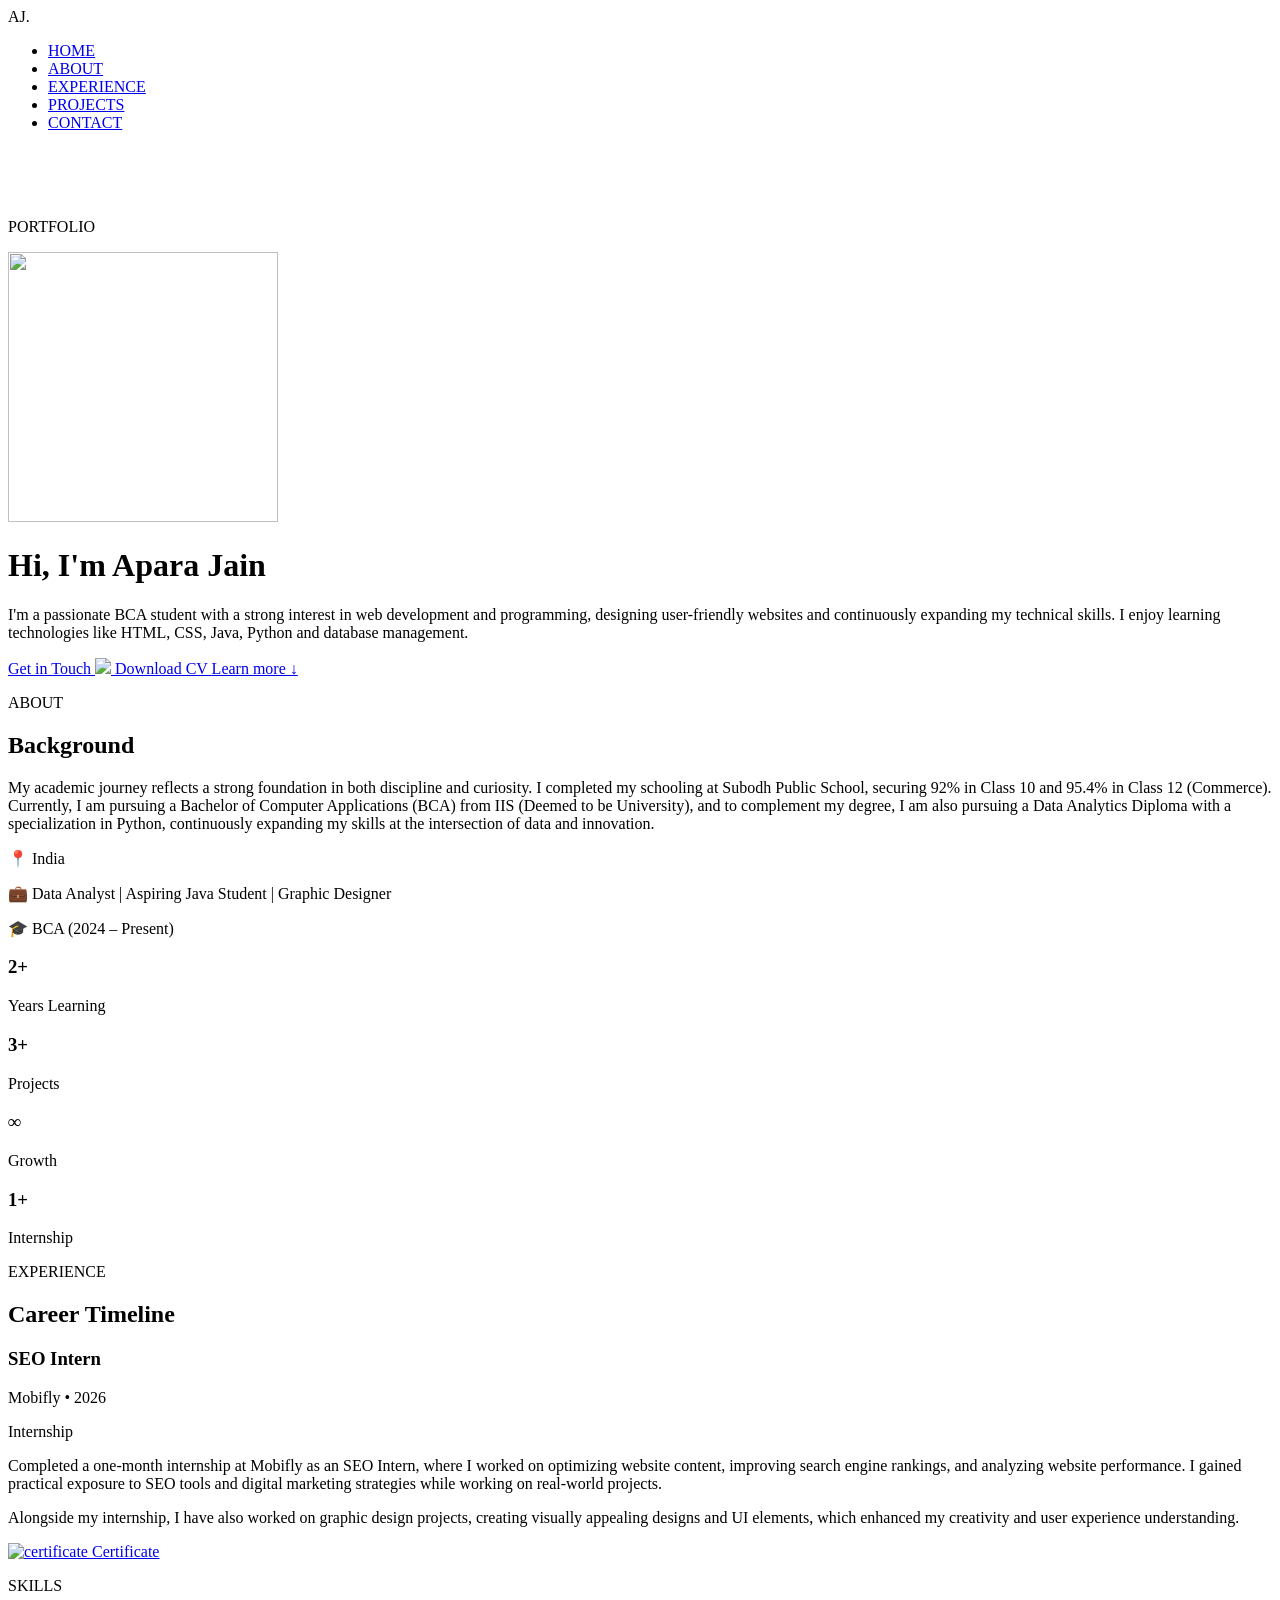
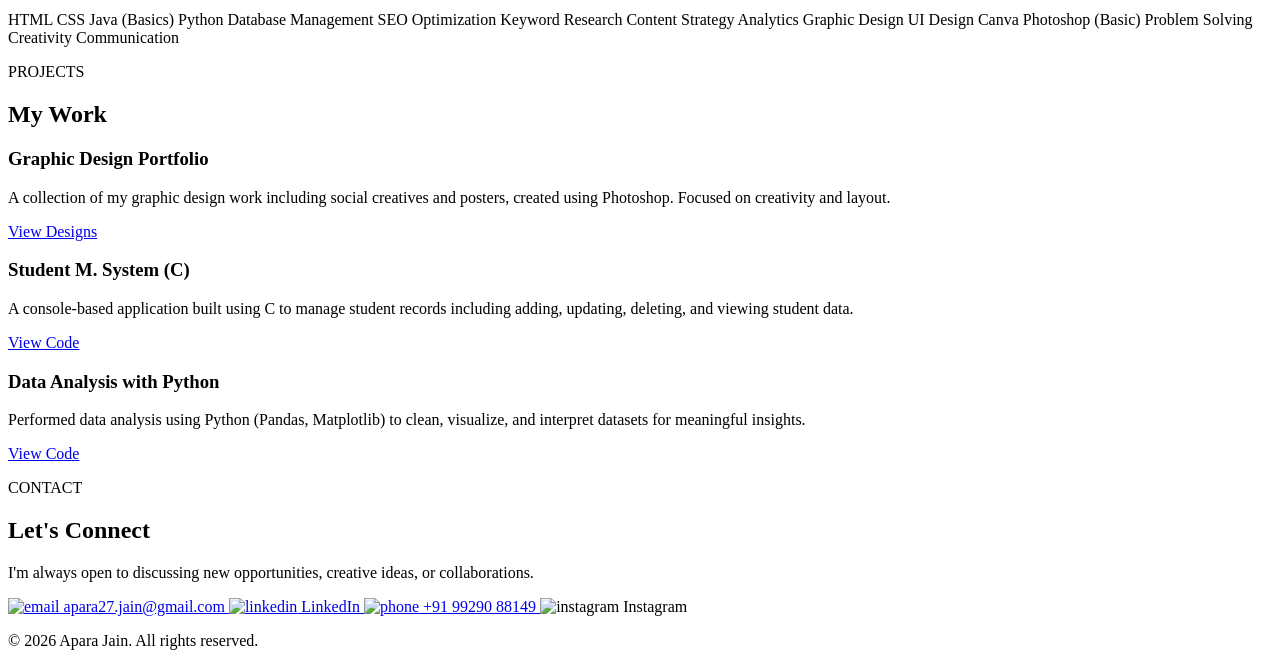
==== index.html @ 27f414a7 "Rename index.txt to index.html" ====
<!DOCTYPE html>
<html lang="en">
<head>
  <meta charset="UTF-8">
  <title>Apara Jain Portfolio</title>

  <link rel="stylesheet" href="style2.css">
  <link href="https://fonts.googleapis.com/css2?family=Inter:wght@400;500;600&display=swap" rel="stylesheet">
</head>

<body>

<!-- NAVBAR -->
<nav class="navbar">
  <div class="logo">AJ.</div>
  <ul class="nav-links">
    <li><a href="#home">HOME</a></li>
    <li><a href="#about">ABOUT</a></li>
    <li><a href="#experience">EXPERIENCE</a></li>
    <li><a href="#projects">PROJECTS</a></li>
    <li><a href="#contact">CONTACT</a></li>
  </ul>
</nav>

<br><br><br>

<!-- HERO -->
<div id="home" class="flex-1 text-left container">
  <p class="portfolio">PORTFOLIO</p>

  <img src="IMG.jpg" width="270" height="270" class="myimage"/>

  <h1>
    Hi, I'm <span class="highlight">Apara Jain</span>
  </h1>

  <p class="description">
I'm a passionate BCA student with a strong interest in web development and programming, designing user-friendly websites and continuously expanding my technical skills. I enjoy learning technologies like HTML, CSS, Java, Python and database management.
  </p>

  <div class="buttons">
    <a href="#contact" class="btn-primary">
      Get in Touch <img src="email.svg" width="20">
    </a>

    <a href="Apara_Jain_Resume2.pdf" class="btn-secondary" target="_blank">
      Download CV
    </a>

    <a href="#about" class="learn-more">Learn more ↓</a>
  </div>
</div>

<!-- ABOUT -->
<section class="about-section" id="about">
  <div class="container">
    <p class="section-tag">ABOUT</p>
    <h2 class="section-title">Background</h2>

    <div class="about-container">
      <div class="about-card">
       <p> My academic journey reflects a strong foundation in both discipline and curiosity. I completed my schooling at Subodh Public School, securing 92% in Class 10 and 95.4% in Class 12 (Commerce). Currently, I am pursuing a Bachelor of Computer Applications (BCA) from IIS (Deemed to be University), and to complement my degree, I am also pursuing a Data Analytics Diploma with a specialization in Python, continuously expanding my skills at the intersection of data and innovation. </p> <div class="about-info"> <p>📍 India</p> <p>💼 Data Analyst | Aspiring Java Student | Graphic Designer </p> <p>🎓 BCA (2024 – Present)</p>
        </div>
      </div>

      <div class="about-stats">
        <div class="stat-box"><h3>2+</h3><p>Years Learning</p></div>
        <div class="stat-box"><h3>3+</h3><p>Projects</p></div>
        <div class="stat-box"><h3>∞</h3><p>Growth</p></div>
        <div class="stat-box"><h3>1+</h3><p>Internship</p></div>
      </div>
    </div>
  </div>
</section>

<!-- EXPERIENCE -->
<section class="experience-section" id="experience"> 
<div class="container"> 
<p class="section-tag">EXPERIENCE</p> 
<h2 class="section-title">Career Timeline</h2>
<div class="experience-card"> 
<div class="exp-header"> 
<h3>SEO Intern</h3> 
<span>Mobifly • 2026</span> 
</div> 
<p class="exp-sub">Internship</p> 
<p class="exp-desc"> 
Completed a one-month internship at Mobifly as an SEO Intern, where I worked on optimizing website content, improving search engine rankings, and analyzing website performance. I gained practical exposure to SEO tools and digital marketing strategies while working on real-world projects. 
</p> 
<p class="exp-desc"> 
Alongside my internship, I have also worked on graphic design projects, creating visually appealing designs and UI elements, which enhanced my creativity and user experience understanding. 
</p> 
<!-- CERTIFICATE BUTTON --> 
<div class="certificate"> 
<a href="C2.pdf" target="_blank" class="btn-secondary cert-btn"> 
<img src="Cicon-removebg-preview.png" alt="certificate"> Certificate </a> 
</div> 
</div>
    <p class="section-tag">SKILLS</p>
    <div class="skills">
<span>HTML</span> 
<span>CSS</span> 
<span>Java (Basics)</span> 
<span>Python</span> 
<span>Database Management</span> 
<span>SEO Optimization</span> 
<span>Keyword Research</span> 
<span>Content Strategy</span> 
<span>Analytics</span> 
<span>Graphic Design</span> 
<span>UI Design</span> 
<span>Canva</span> 
<span>Photoshop (Basic)</span> 
<span>Problem Solving</span> 
<span>Creativity</span> 
<span>Communication</span>
    </div>

  </div>
</section>

<!-- PROJECTS -->
<section class="projects-section" id="projects"> 
<div class="container"> 
<p class="section-tag">
PROJECTS
</p> 
<h2 class="section-title">
My Work
</h2> 
<div class="projects-container"> 
<!-- PROJECT 1 (Graphic Design) --> 
<div class="project-card"> 
<h3>Graphic Design Portfolio</h3> 
<p class="project-desc"> 
A collection of my graphic design work including social creatives and posters, created using Photoshop. Focused on creativity and layout. 
</p> 
<a href="design.html" class="btn-secondary">
View Designs
</a> 
</div> 
<!-- PROJECT 2 --> 
<div class="project-card"> 
<h3>Student M. System (C)</h3> 
<p class="project-desc"> 
A console-based application built using C to manage student records including adding, updating, deleting, and viewing student data. 
</p> 
<a href="design.html#student-project" class="btn-secondary">
View Code
</a> 
</div>  
<!-- PROJECT 3 --> 
<div class="project-card"> 
<h3>Data Analysis with Python</h3> 
<p class="project-desc"> 
Performed data analysis using Python (Pandas, Matplotlib) to clean, visualize, and interpret datasets for meaningful insights. </p> 
<a href="design.html" class="btn-secondary">
View Code
</a> 
</div> 
</div> 
</div> 
</section>
<!-- CONTACT -->
<section class="contact-section" id="contact"> 
<div class="container contact-box" > 
<div class="container"> 
<p class="section-tag">
CONTACT
</p> 
<h2 class="contact-title">
Let's Connect
</h2> 
<p class="contact-desc"> 
I'm always open to discussing new opportunities, creative ideas, or collaborations. 
</p> 
<div class="contact-buttons"> 
<!-- Email --> 
<a href="mailto:apara27.jain@gmail.com" class="contact-btn primary"> 
<img src="email.svg" alt="email"> apara27.jain@gmail.com </a> <!-- LinkedIn --> 
<a href="https://www.linkedin.com/in/apara-jain-129b5331b/" target= "_blank" class="contact-btn"> 
<img src="linkedin.svg" alt="linkedin"> LinkedIn </a> 
<!-- Phone --> 
<a href="tel:+9199290 882149" class="contact-btn"> 
<img src="phone.svg" alt="phone"> +91 99290 88149 </a>
 <!-- Instagram --> <ahref="https://www.instagram.com/j.aparaaaaa" target="_blank" " class="contact-btn"> 
<img src="instagram.svg" alt="instagram"> Instagram </a> </div> 
</div> 
</section>
<footer class="footer"> 
<p>© 2026 Apara Jain. All rights reserved.</p> 
</footer> 
</body> 
</html>

</body>
</html>
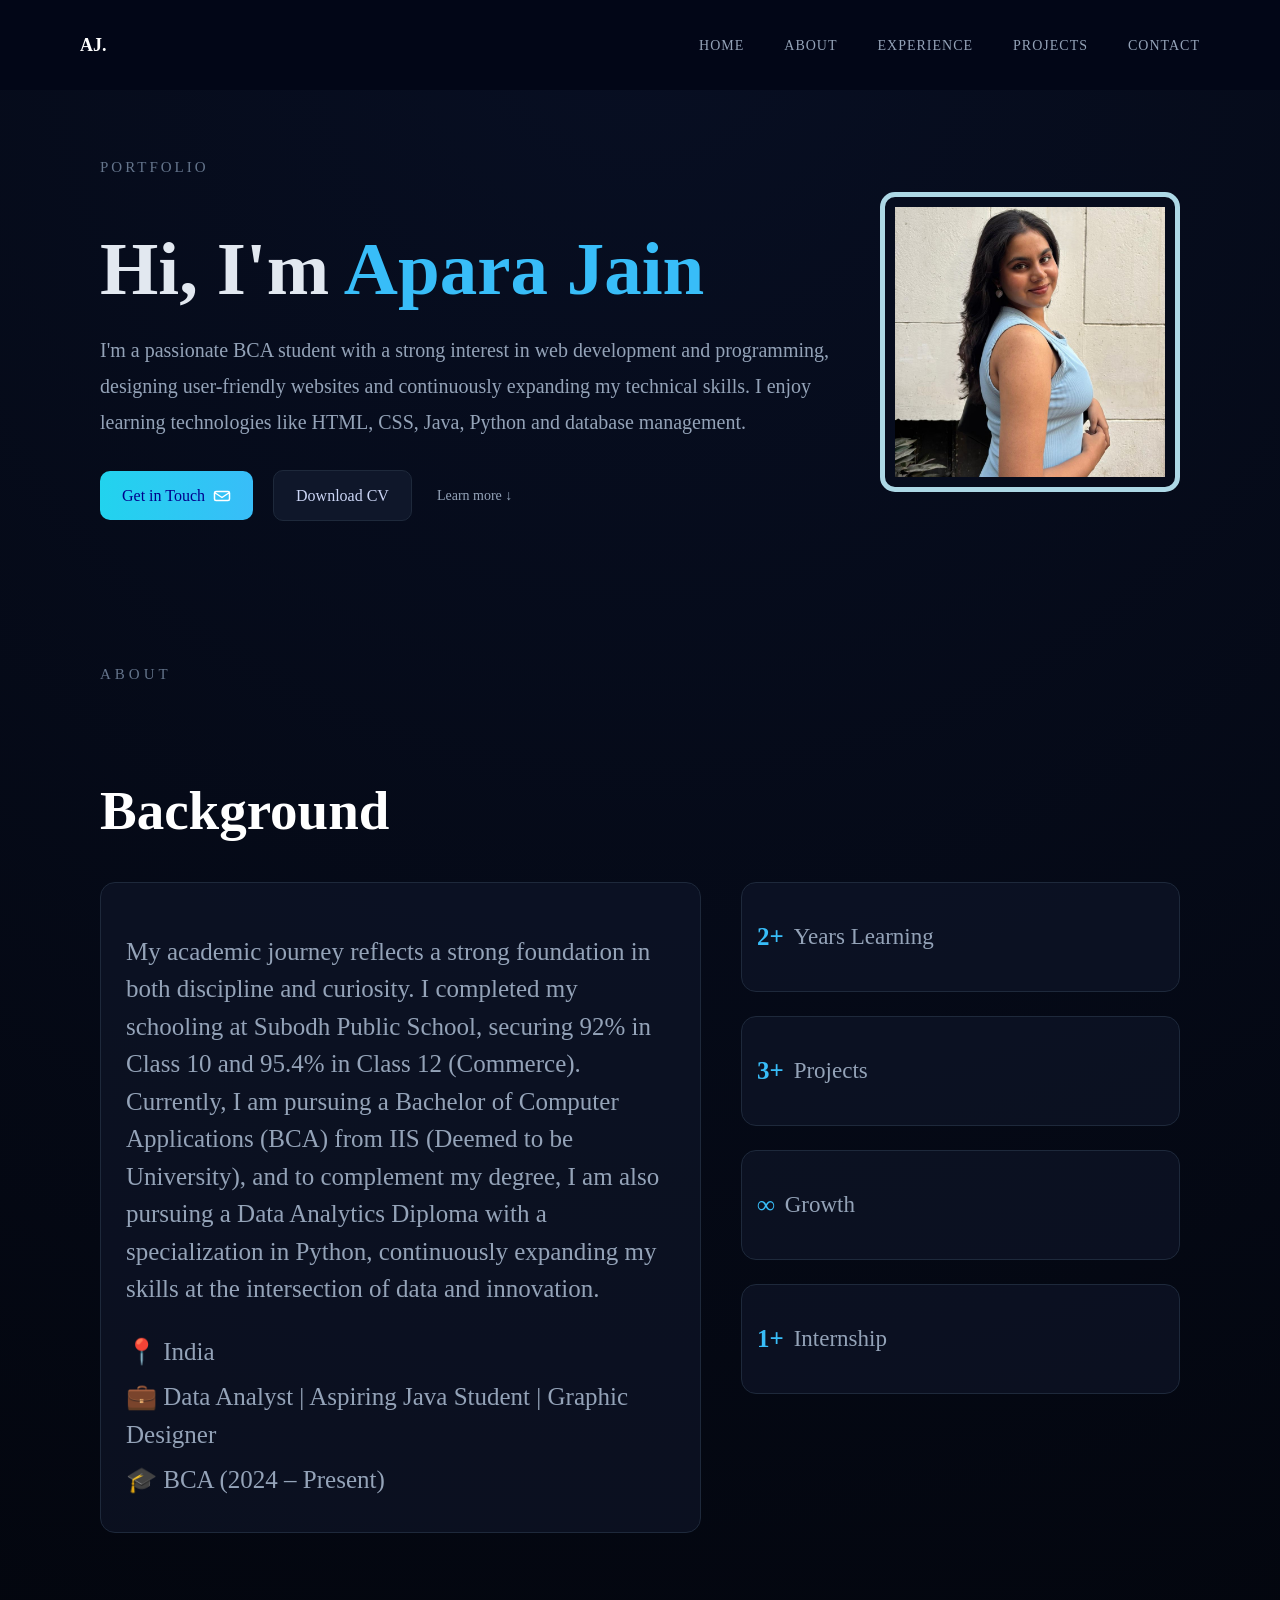
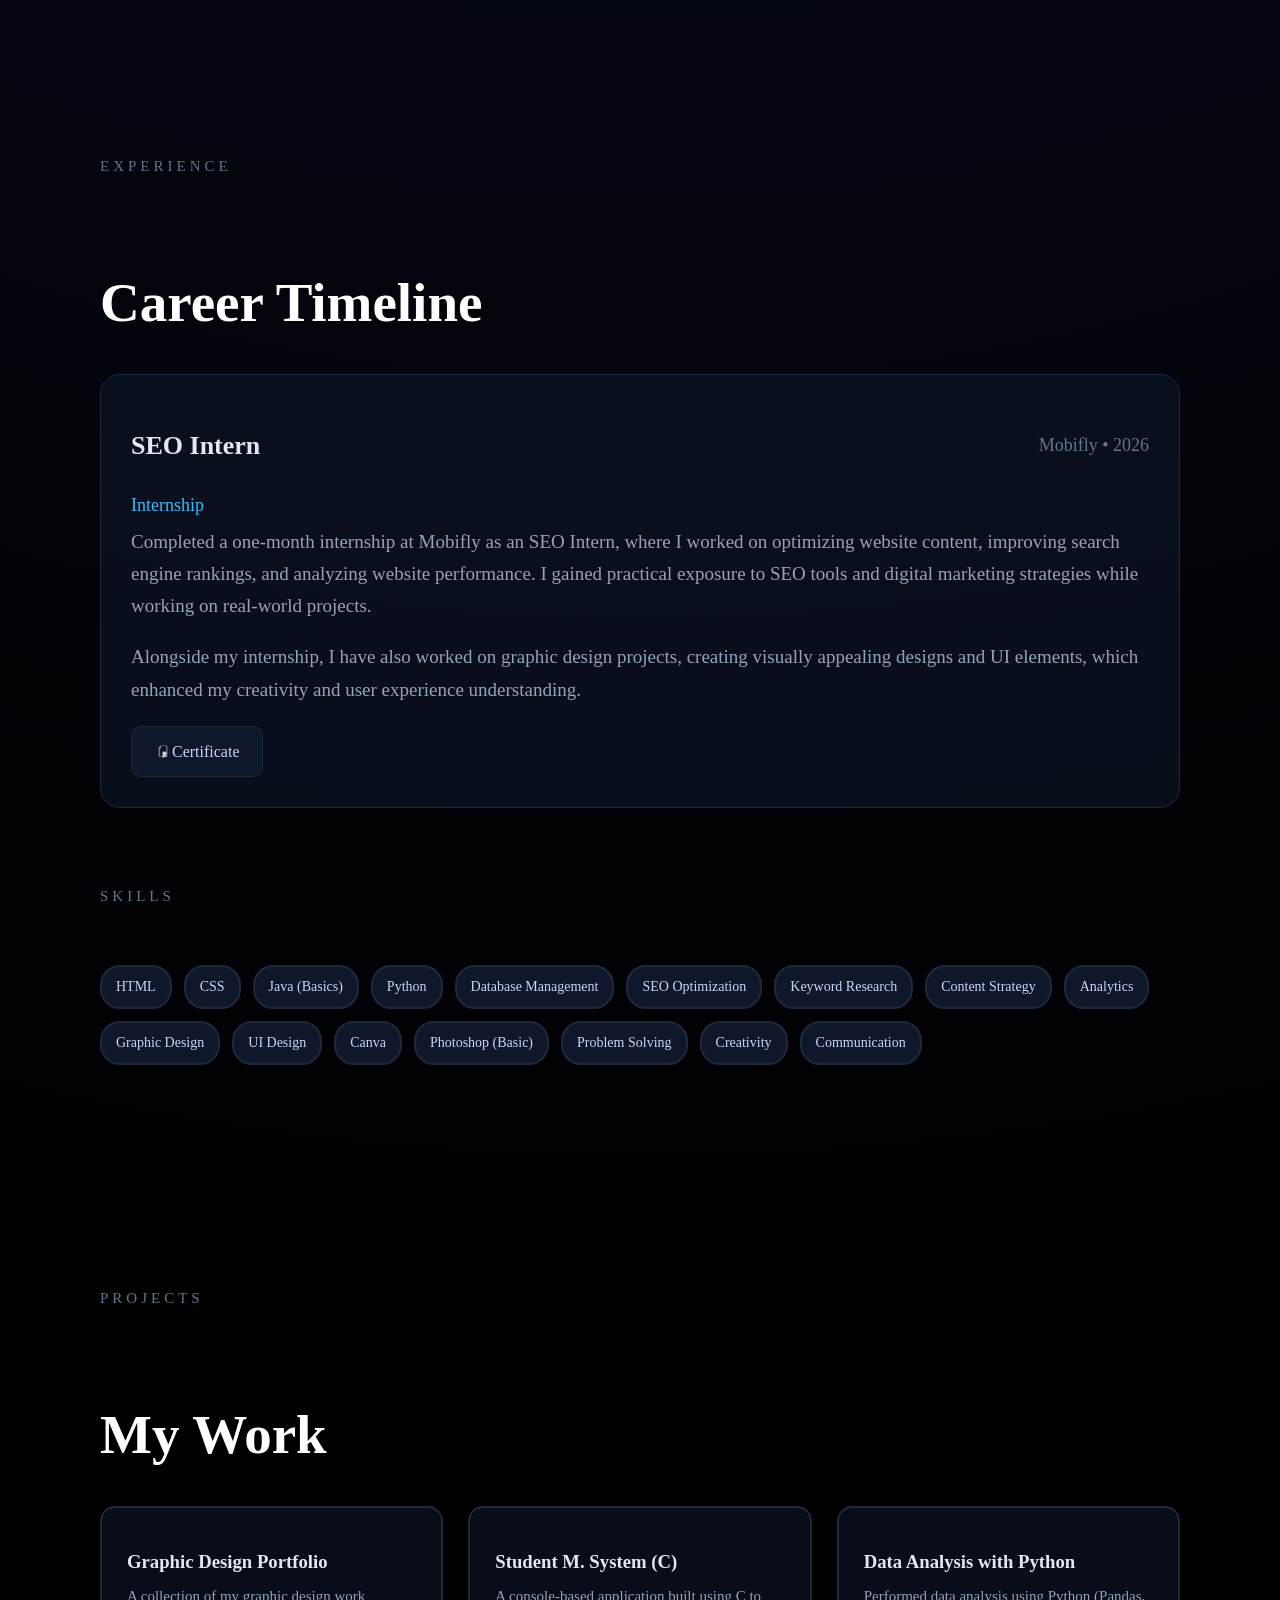
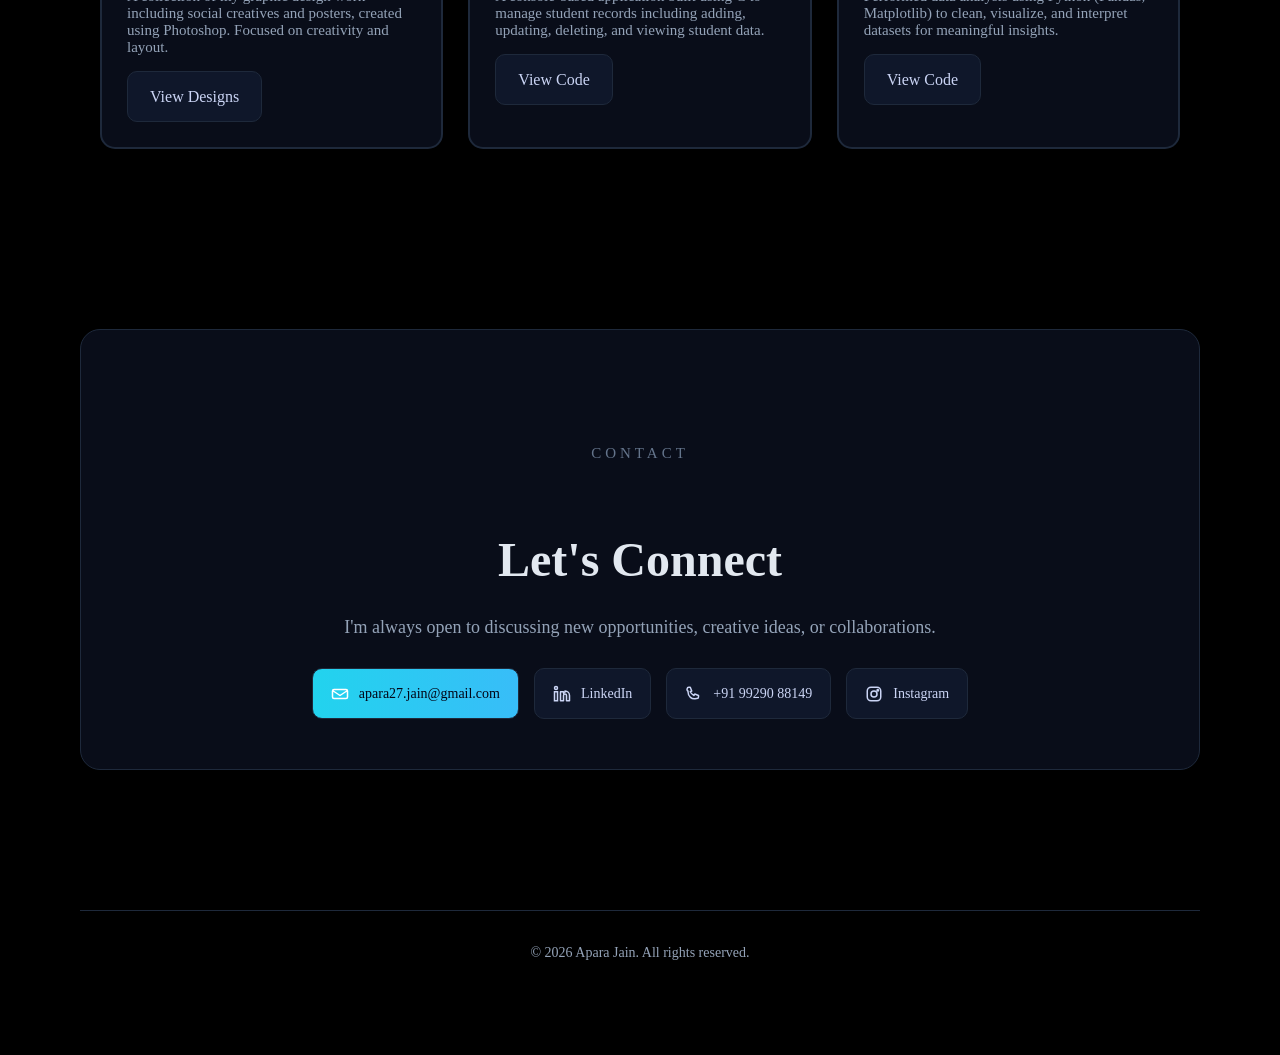
==== commit 734e9376: "Update index.html" ====
--- a/index.html
+++ b/index.html
@@ -28,7 +28,7 @@
 <div id="home" class="flex-1 text-left container">
   <p class="portfolio">PORTFOLIO</p>
 
-  <img src="IMG.jpg" width="270" height="270" class="myimage"/>
+  <img src="img.jpg" width="270" height="270" class="myimage"/>
 
   <h1>
     Hi, I'm <span class="highlight">Apara Jain</span>
@@ -183,7 +183,8 @@
 <!-- Phone --> 
 <a href="tel:+9199290 882149" class="contact-btn"> 
 <img src="phone.svg" alt="phone"> +91 99290 88149 </a>
- <!-- Instagram --> <ahref="https://www.instagram.com/j.aparaaaaa" target="_blank" " class="contact-btn"> 
+<!-- Instagram --> 
+<a href="https://www.instagram.com/j.aparaaaaa" target="_blank" " class="contact-btn"> 
 <img src="instagram.svg" alt="instagram"> Instagram </a> </div> 
 </div> 
 </section>
--- a/style2.css
+++ b/style2.css
@@ -0,0 +1,484 @@
+body {
+  margin: 0;
+  padding-top: 100px;
+  padding: 60px 80px;
+  font-family: Bell MT;
+  background: radial-gradient(circle at top, rgba(30, 58, 138, 0.25), #000000 70%);
+  background-color: #000000;
+}
+.container {
+  max-width: 1200px;
+  margin: auto;
+  padding: 0 20px;
+}
+.project-card,
+.project-block,
+.design-item,
+.stat-box {
+  position: relative;
+  z-index: 1;
+}
+.myimage:hover {
+  transform: translateY(-5px);
+  box-shadow: 0 10px 30px rgba(56, 189, 248, 0.5);
+}
+.navbar {
+  display: flex;
+  justify-content: space-between;
+  align-items: center;
+  width: 100%;
+  box-sizing: border-box;   
+  padding: 20px 80px;
+  position: fixed;
+  z-index: 9999; 
+  top: 0;
+  left: 0;
+  background: #020617;
+}
+.logo {
+  color: white;
+  font-weight: 600;
+  font-size: 18px;
+}
+.nav-links {
+  list-style: none;
+  display: flex;
+  gap: 40px;
+}
+
+.nav-links a {
+  text-decoration: none;
+  color: #94a3b8;
+  font-size: 14px;
+  letter-spacing: 1px;
+  transition: 0.3s;
+}
+
+/* Hover effect */
+.nav-links a:hover {
+  color: #38bdf8;
+}
+
+/* container */
+.flex-1 {
+  max-width: 1200px;
+  margin: auto;
+  padding-top: 30px;
+}
+
+/* small heading */
+.portfolio {
+  font-size: 15px;
+  letter-spacing: 3px;
+  color: #64748b;
+  margin-bottom: 16px;
+}
+
+/* main heading */
+h1 {
+  font-family: Poppins;
+  font-size: 75px;
+  font-weight: 600;
+  color: #e2e8f0;
+  margin-bottom: 20px;
+}
+
+/* name highlight */
+.highlight {
+  color: #38bdf8;
+}
+
+/* description text */
+.description {
+  color: #94a3b8;
+  font-size: 20px;
+  line-height: 1.8;
+  margin-bottom: 30px;
+}
+
+/* buttons row */
+.buttons {
+  display: flex;
+  gap: 20px;
+  align-items: center;
+}
+.btn-primary,
+.btn-secondary,
+.contact-btn {
+  padding: 14px 28px;
+  height: 25px;
+  display: inline-flex;
+  align-items: center;
+  justify-content: center;
+}
+
+/* primary button */
+.btn-primary {
+  display: inline-flex;      
+  align-items: center;
+  gap: 8px;     
+  background: linear-gradient(90deg, #22d3ee, #38bdf8);
+  color: darkblue;
+  border: none;
+  padding: 12px 22px;
+  border-radius: 10px;
+  font-size: 16px;
+  font-weight: 500;
+  cursor: pointer;
+  transition: 0.3s ease;
+  text-decoration: none;
+}
+.btn-primary img {
+  width: 18px;
+  height: 18px;
+}
+/* hover effect */
+.btn-primary:hover {
+  transform: translateY(-2px);
+  box-shadow: 0 6px 20px rgba(56, 189, 248, 0.4);
+}
+
+/* secondary button */
+.btn-secondary {
+  background: #0f172a;
+  color: #cbd5f5;
+  border: 1px solid #1e293b;
+  padding: 12px 22px;
+  border-radius: 10px;
+  font-size: 16px;
+  cursor: pointer;
+  text-decoration: none;
+}
+
+/* learn more link */
+.learn-more {
+  color: #94a3b8;
+  text-decoration: none;
+  font-size: 14px;
+  margin-left: 5px;
+}
+
+.learn-more:hover {
+  color: #38bdf8;
+}
+.myimage {
+  float: right;
+  margin-left: 40px;
+  width: 270px;
+  height: 270px;
+  object-fit: cover;
+  padding: 10px;
+  border: 5px solid lightblue;
+  border-radius: 15px;
+  transition: 0.3s ease; 
+}
+.myimage:hover {
+  transform: translateY(-5px);
+  box-shadow: 0 10px 30px rgba(56, 189, 248, 0.5);
+}
+/* Section spacing */
+.about-section {
+  padding: 80px 0px;
+  color: white;
+}
+
+/* Small heading */
+.section-tag {
+  font-size: 15px;
+  letter-spacing: 3px;
+  color: #64748b;
+  margin-bottom: 5px;
+}
+
+/* Main title */
+.section-title {
+  font-family: 'Poppins';
+  font-size: 55px;
+  margin-bottom: 40px;
+}
+
+/* Layout */
+.about-container {
+  display: flex;
+  gap: 40px;
+}
+
+/* Left big card */
+.about-card {
+  flex: 1;
+  background: rgba(15, 23, 42, 0.6);
+  padding: 25px;
+  border-radius: 15px;
+  border: 1px solid #1e293b;
+  color: #94a3b8;
+  line-height: 1.6;
+}
+
+/* Info section */
+.about-info {
+  margin-top: 20px;
+}
+.about-info p {
+  margin: 8px 0;
+}
+
+/* Right side */
+.about-stats {
+  flex: 0.8;
+  display: flex;
+  flex-direction: column;
+  gap: 24px;
+}
+.about-card p {
+  font-family: Bell MT;
+  font-size: 25px;
+  line-height: 1.5;
+}
+.stat-box p {
+  font-family: Bell MT;
+  color: #94a3b8;
+  font-size: 23px;
+}
+.about-info p {
+  font-family: Bell MT;
+  margin: 8px 0;
+  font-size: 25px;
+}
+/* Numbers */
+.stat-box h3 {
+  color: #38bdf8;
+  font-size: 25px;
+}
+/* Small stat boxes */
+.stat-box {
+  background: rgba(15, 23, 42, 0.6);
+  padding: 15px;
+  border-radius: 15px;
+  border: 1px solid #1e293b;
+  display: flex;
+  align-items: center;
+  gap: 10px;
+  transition: 0.3s ease; /* important */
+}
+
+/*  Hover effect */
+.stat-box:hover {
+  transform: translateY(-5px);
+  box-shadow: 0 10px 30px rgba(56, 189, 248, 0.2);
+  border-color: #38bdf8;
+}
+
+/* Contact section */
+.contact-section {
+  padding: 100px 0;
+}
+
+/* Box styling */
+.contact-box {
+  text-align: center;
+  background: rgba(15, 23, 42, 0.6);
+  padding: 50px;
+  border-radius: 20px;
+  border: 1px solid #1e293b;
+}
+
+/* Title */
+.contact-title {
+  font-size: 48px;
+  color: #e2e8f0;
+  margin-bottom: 30px;
+  margin-top: 20px;
+}
+
+/* Description */
+.contact-desc {
+  color: #94a3b8;
+  font-size: 18px;
+  margin-bottom: 30px;
+}
+
+/* Buttons container */
+.contact-buttons {
+  display: flex;
+  justify-content: center;
+  gap: 15px;
+  flex-wrap: wrap;
+}
+
+/* Buttons */
+.contact-btn {
+  display: inline-flex;
+  align-items: center;
+  gap: 10px;
+  padding: 12px 18px;
+  border-radius: 10px;
+  text-decoration: none;
+  font-size: 14px;
+  background: #0f172a;
+  color: #cbd5f5;
+  border: 1px solid #1e293b;
+  transition: 0.3s;
+}
+
+/* Primary button (email) */
+.contact-btn.primary {
+  background: linear-gradient(90deg, #22d3ee, #38bdf8);
+  color: #020617;
+}
+
+/* Icons */
+.contact-btn img {
+  width: 18px;
+  height: 18px;
+}
+
+/* Hover effect */
+.contact-btn:hover {
+  transform: translateY(-2px);
+}
+.footer {
+  text-align: center;
+  padding: 20px 0;
+  color: #94a3b8;
+  font-size: 14px;
+  border-top: 1px solid #1e293b;
+  margin-top: 40px;
+}
+/* EXPERIENCE SECTION */
+.experience-section {
+  padding: 80px 0;
+  color: white;
+}
+
+/* CARD */
+.experience-card {
+  background: rgba(15, 23, 42, 0.6);
+  padding: 30px;
+  border-radius: 20px;
+  border: 1px solid #1e293b;
+  margin-bottom: 30px;
+  transition: 0.3s;
+}
+
+.experience-card:hover {
+  transform: translateY(-5px);
+  box-shadow: 0 10px 30px rgba(56, 189, 248, 0.2);
+}
+
+/* HEADER */
+.exp-header {
+  display: flex;
+  justify-content: space-between;
+  align-items: center;
+}
+
+.exp-header h3 {
+  font-size: 26px;
+  color: #e2e8f0;
+}
+
+.exp-header span {
+  font-size: 18px;
+  color: #64748b;
+}
+
+/* SUBTITLE */
+.exp-sub {
+  color: #38bdf8;
+  margin: 8px 0;
+  font-size: 18px;
+}
+
+/* DESCRIPTION */
+.exp-desc {
+  color: #94a3b8;
+  font-size: 19px;
+  line-height: 1.7;
+  margin-top: 10px;
+}
+
+/* CERTIFICATE */
+.certificate {
+  margin-top: 20px;
+}
+
+/* SKILLS */
+.skills {
+  display: flex;
+  flex-wrap: wrap;
+  gap: 12px;
+  margin-top: 10px;
+}
+
+.section-tag {
+  padding: 50px 0;
+  font-size: 15px;
+  letter-spacing: 4px;
+  color: #64748b;
+}
+.skills span {
+  background: #0f172a;
+  border: 2px solid #1e293b;
+  padding: 12px 14px;
+  border-radius: 20px;
+  font-size: 14px;
+  color: #cbd5f5;
+  transition: 0.3s;
+}
+
+.skills span:hover {
+  background: #38bdf8;
+  color: black;
+  cursor: pointer;
+}
+/* PROJECTS SECTION */
+.projects-section {
+  padding: 80px 0;
+  color: white;
+}
+
+/* Container grid */
+.projects-container {
+  display: grid;
+  grid-template-columns: repeat(auto-fit, minmax(250px, 1fr));
+  gap: 25px;
+}
+
+/* Card */
+.project-card {
+  background: rgba(15, 23, 42, 0.6);
+  padding: 25px;
+  border-radius: 15px;
+  border: 2px solid #1e293b;
+  transition: 0.3s;
+}
+
+/* Hover */
+.project-card:hover {
+  transform: translateY(-5px);
+  box-shadow: 0 10px 30px rgba(56, 189, 248, 0.2);
+  border-color: #38bdf8;
+}
+
+/* Title */
+.project-card h3 {
+  color: #e2e8f0;
+  margin-bottom: 10px;
+}
+
+/* Description */
+.project-desc {
+  color: #94a3b8;
+  font-size: 15px;
+  margin-bottom: 15px;
+}
+.cert-btn img {
+  width: 18px;
+  height: 18px;
+  filter: brightness(0) invert(1);
+  gap: 50px;
+}
+
+.cert-btn:hover img {
+  filter: brightness(0) invert(1) drop-shadow(0 0 5px #38bdf8);
+}
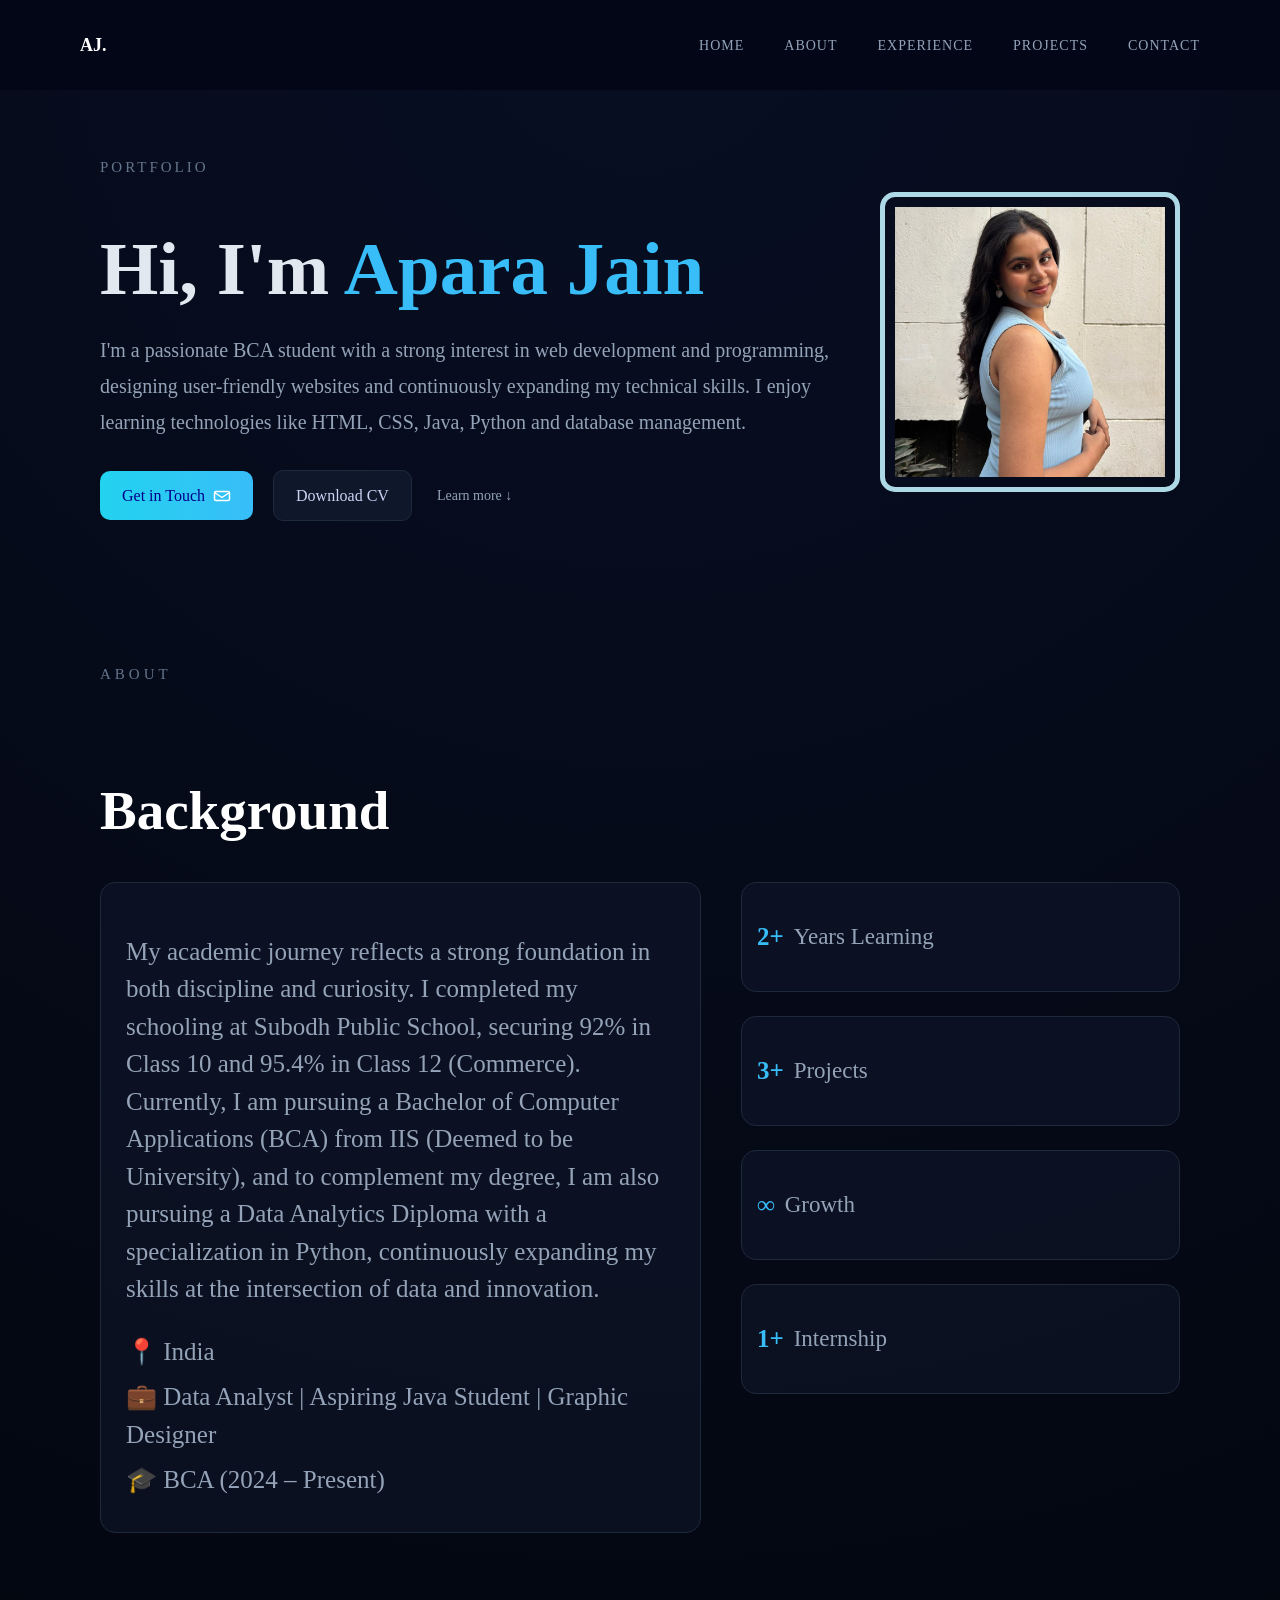
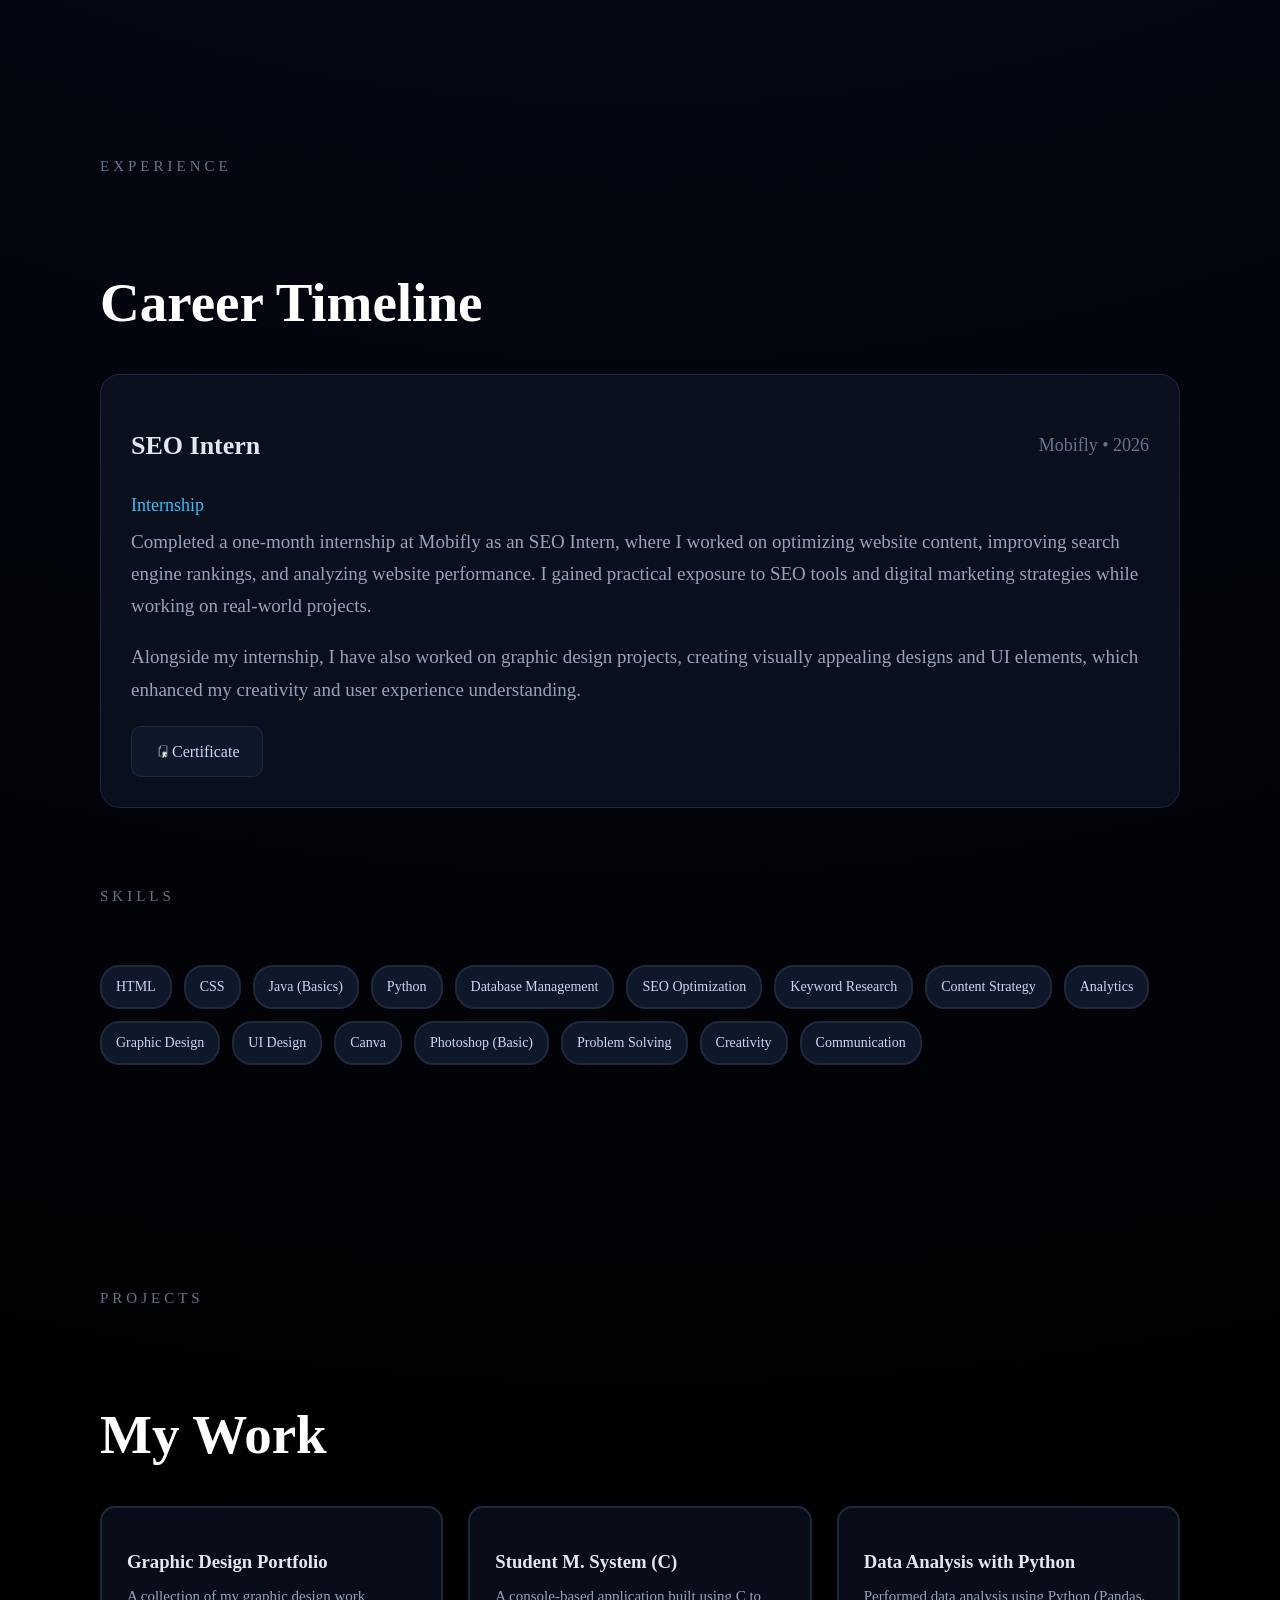
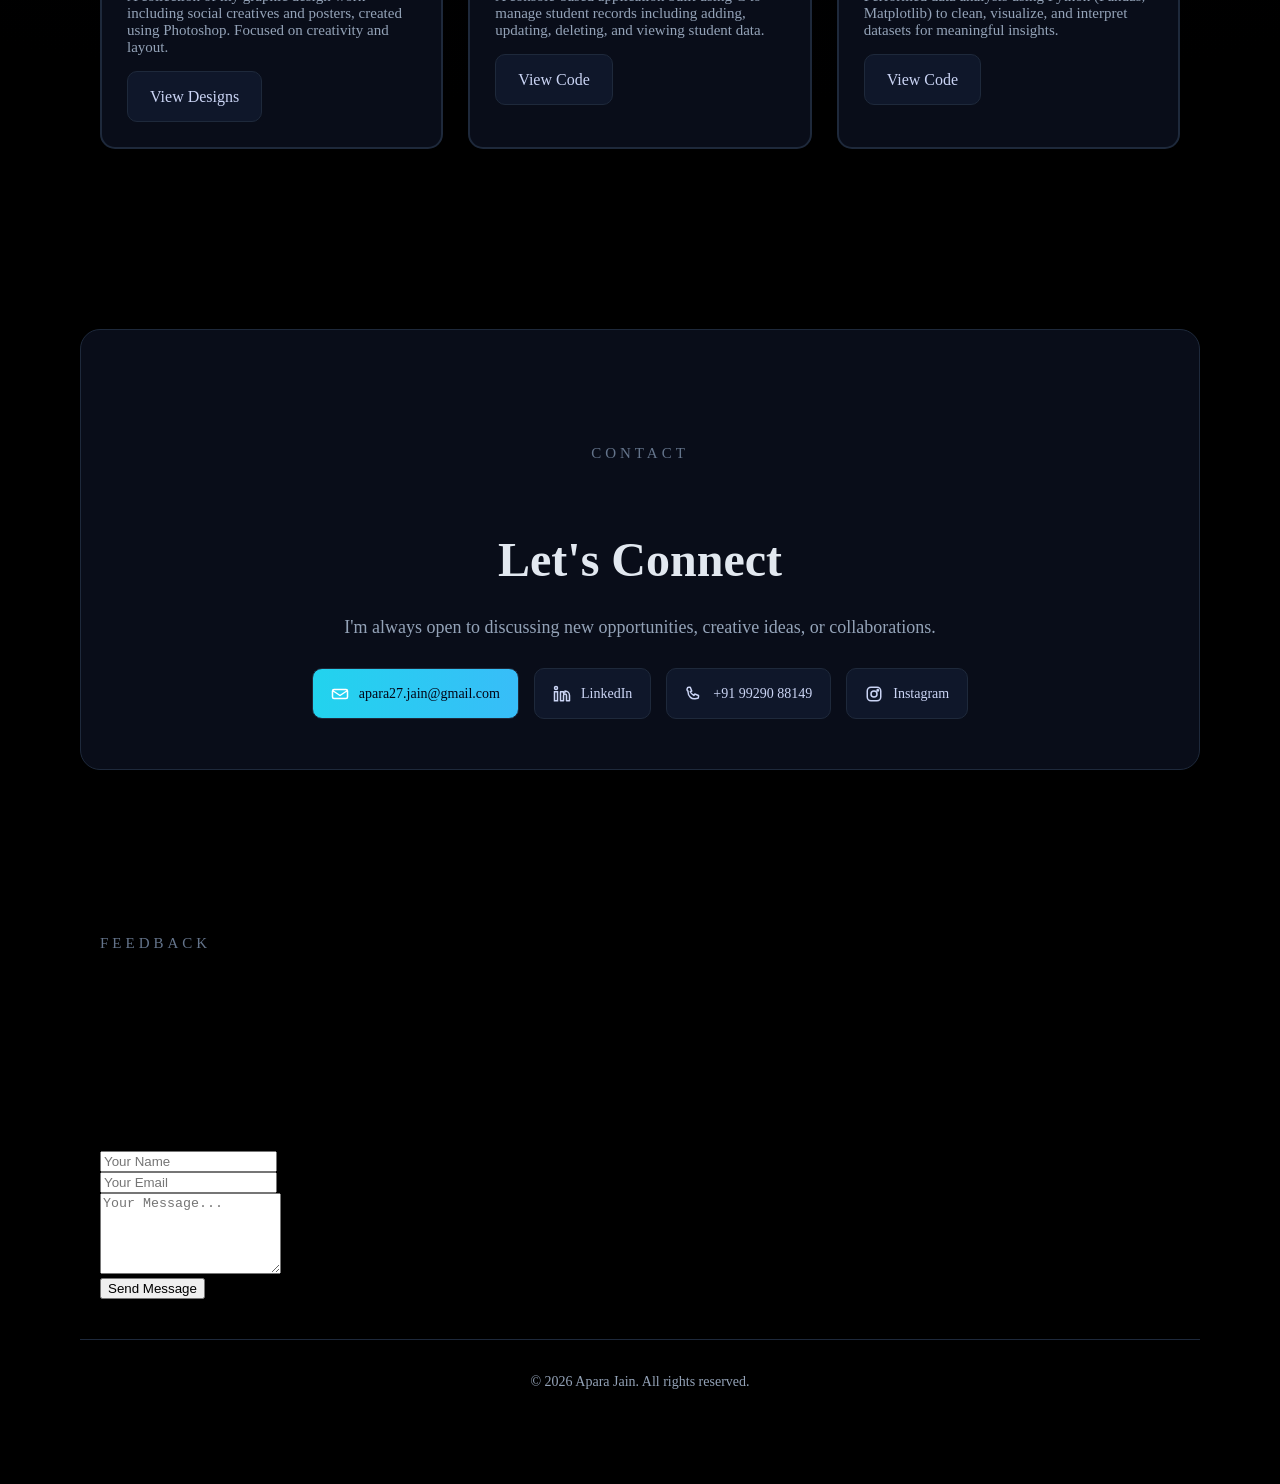
==== commit 63b63abf: "Update index.html" ====
--- a/index.html
+++ b/index.html
@@ -188,6 +188,25 @@
 <img src="instagram.svg" alt="instagram"> Instagram </a> </div> 
 </div> 
 </section>
+<section class="feedback-section" id="feedback">
+  <div class="container">
+    <p class="section-tag">FEEDBACK</p>
+    <h2 class="section-title">Send Your Feedback</h2>
+    <form class="feedback-form" onsubmit="handleSubmit(event)">
+      <div class="input-group">
+        <input type="text" placeholder="Your Name" required>
+      </div>
+      <div class="input-group">
+        <input type="email" placeholder="Your Email" required>
+      </div>
+      <div class="input-group">
+        <textarea rows="5" placeholder="Your Message..." required></textarea>
+      </div>
+      <button type="submit" class="submit-btn">Send Message</button>
+    </form>
+    <p id="successMsg" class="success-msg"></p>
+  </div>
+</section>
 <footer class="footer"> 
 <p>© 2026 Apara Jain. All rights reserved.</p> 
 </footer> 
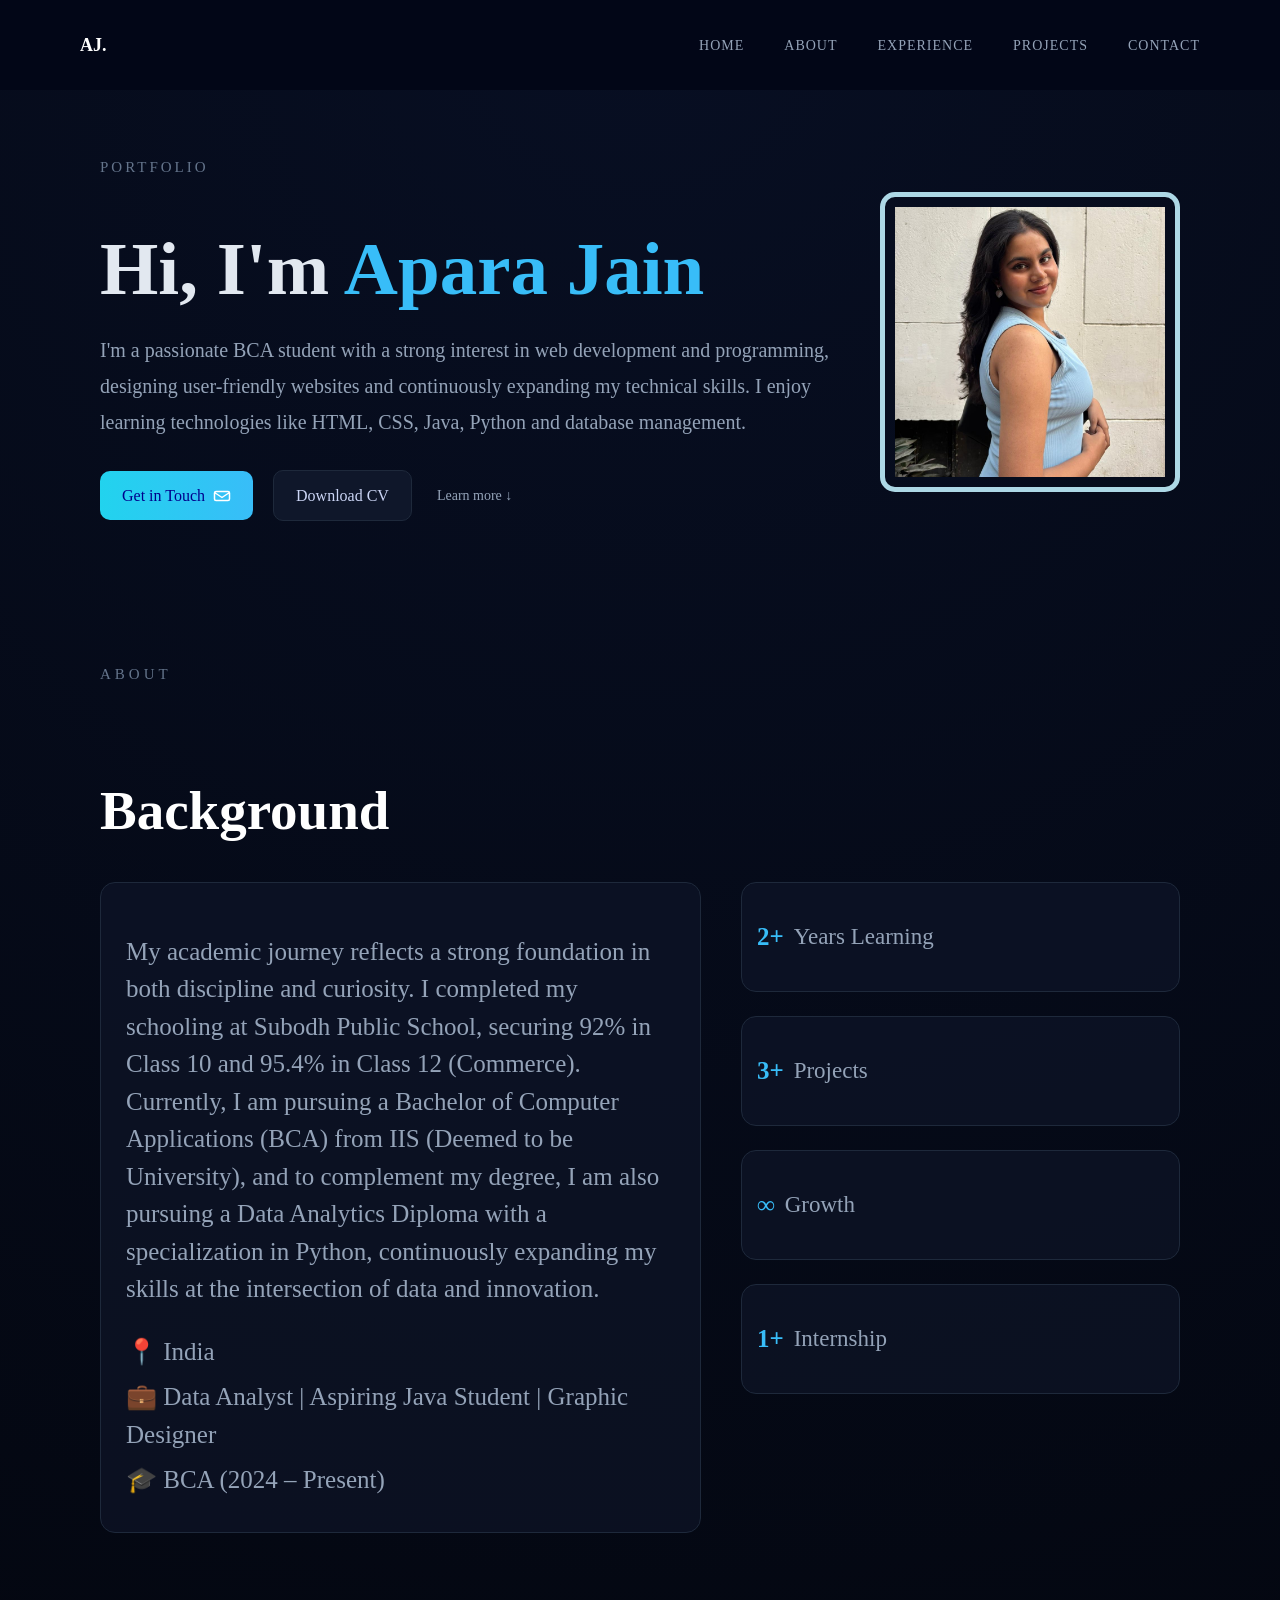
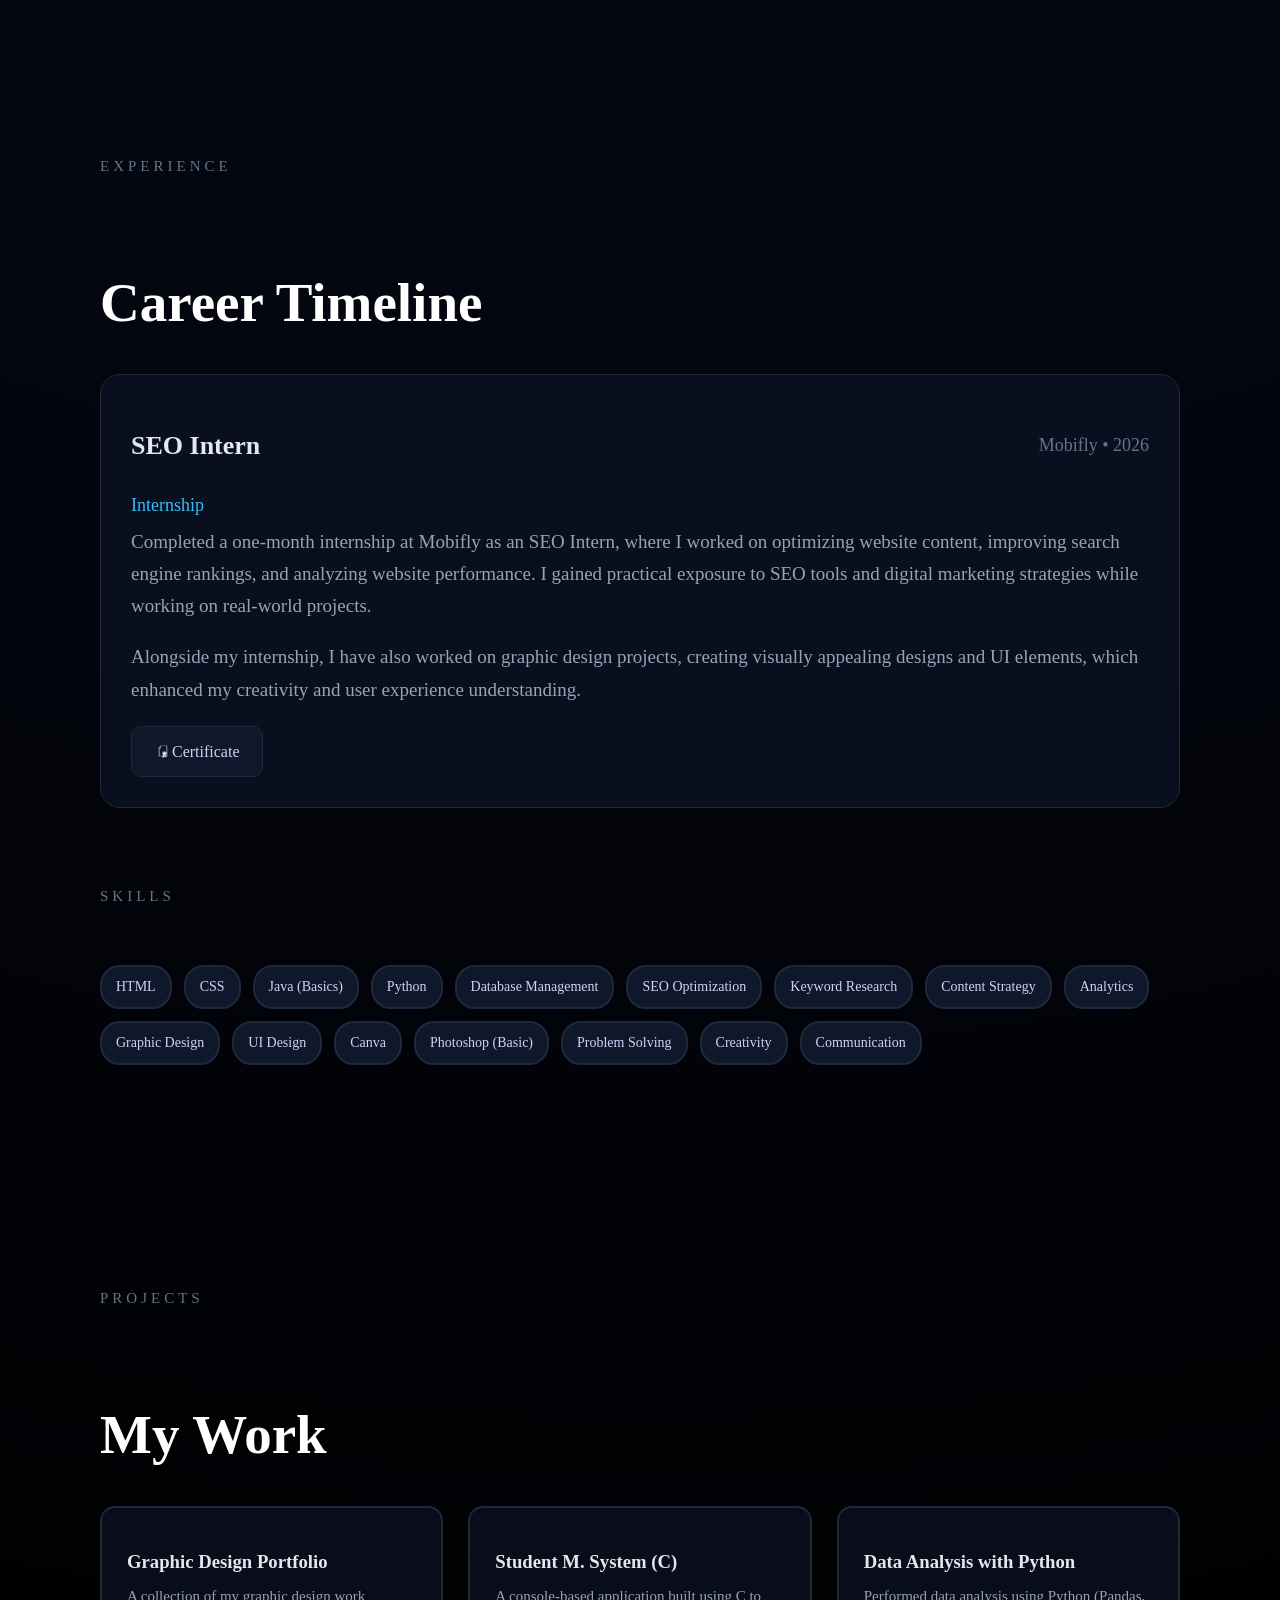
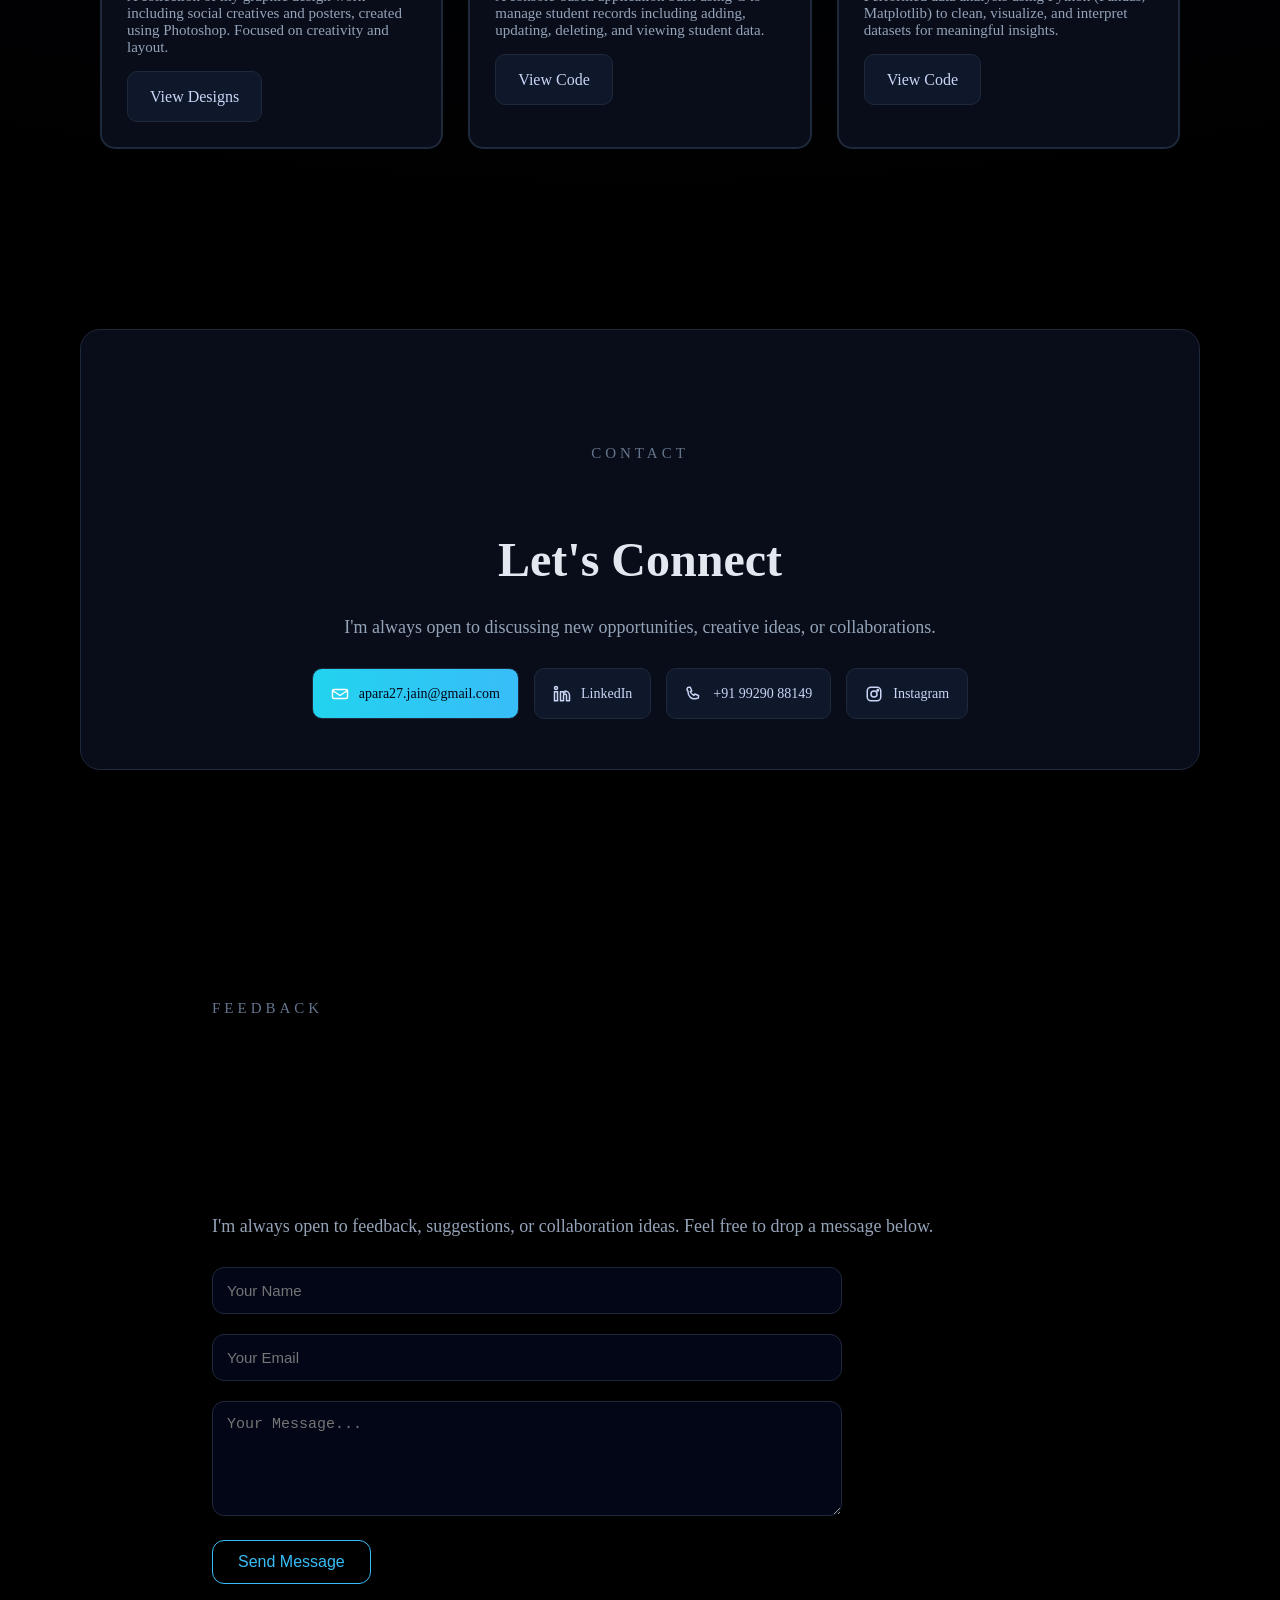
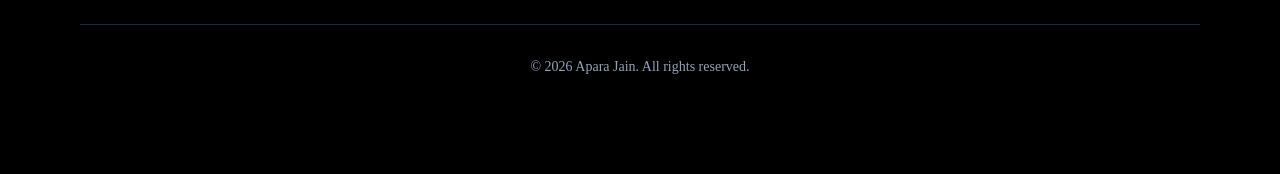
==== commit 72a85ad0: "Update index.html" ====
--- a/index.html
+++ b/index.html
@@ -191,7 +191,10 @@
 <section class="feedback-section" id="feedback">
   <div class="container">
     <p class="section-tag">FEEDBACK</p>
-    <h2 class="section-title">Send Your Feedback</h2>
+    <h2 class="section-title">Let's Connect</h2>
+    <p class="contact-desc">
+      I'm always open to feedback, suggestions, or collaboration ideas. Feel free to drop a message below.
+    </p>
     <form class="feedback-form" onsubmit="handleSubmit(event)">
       <div class="input-group">
         <input type="text" placeholder="Your Name" required>
--- a/style2.css
+++ b/style2.css
@@ -482,3 +482,62 @@
 .cert-btn:hover img {
   filter: brightness(0) invert(1) drop-shadow(0 0 5px #38bdf8);
 }
+/* FEEDBACK SECTION */
+.feedback-section {
+  padding: 0 10%;
+  margin-top: 80px;
+}
+
+.feedback-form {
+  margin-top: 30px;
+  max-width: 600px;
+}
+
+/* INPUT FIELDS */
+.input-group {
+  margin-bottom: 20px;
+}
+
+.input-group input,
+.input-group textarea {
+  width: 100%;
+  padding: 14px;
+  background: #020617;
+  border: 1px solid #1e293b;
+  border-radius: 12px;
+  color: #e2e8f0;
+  font-size: 15px;
+  outline: none;
+  transition: 0.3s;
+}
+
+.input-group input:focus,
+.input-group textarea:focus {
+  border-color: #38bdf8;
+  box-shadow: 0 0 10px rgba(56, 189, 248, 0.3);
+}
+
+/* BUTTON */
+.submit-btn {
+  padding: 12px 25px;
+  border-radius: 12px;
+  border: 1px solid #38bdf8;
+  background: transparent;
+  color: #38bdf8;
+  font-size: 16px;
+  cursor: pointer;
+  transition: 0.3s;
+}
+
+.submit-btn:hover {
+  background: #38bdf8;
+  color: #020617;
+  transform: translateY(-2px);
+}
+
+/* SUCCESS MESSAGE */
+.success-msg {
+  margin-top: 15px;
+  color: #22c55e;
+  font-size: 14px;
+}
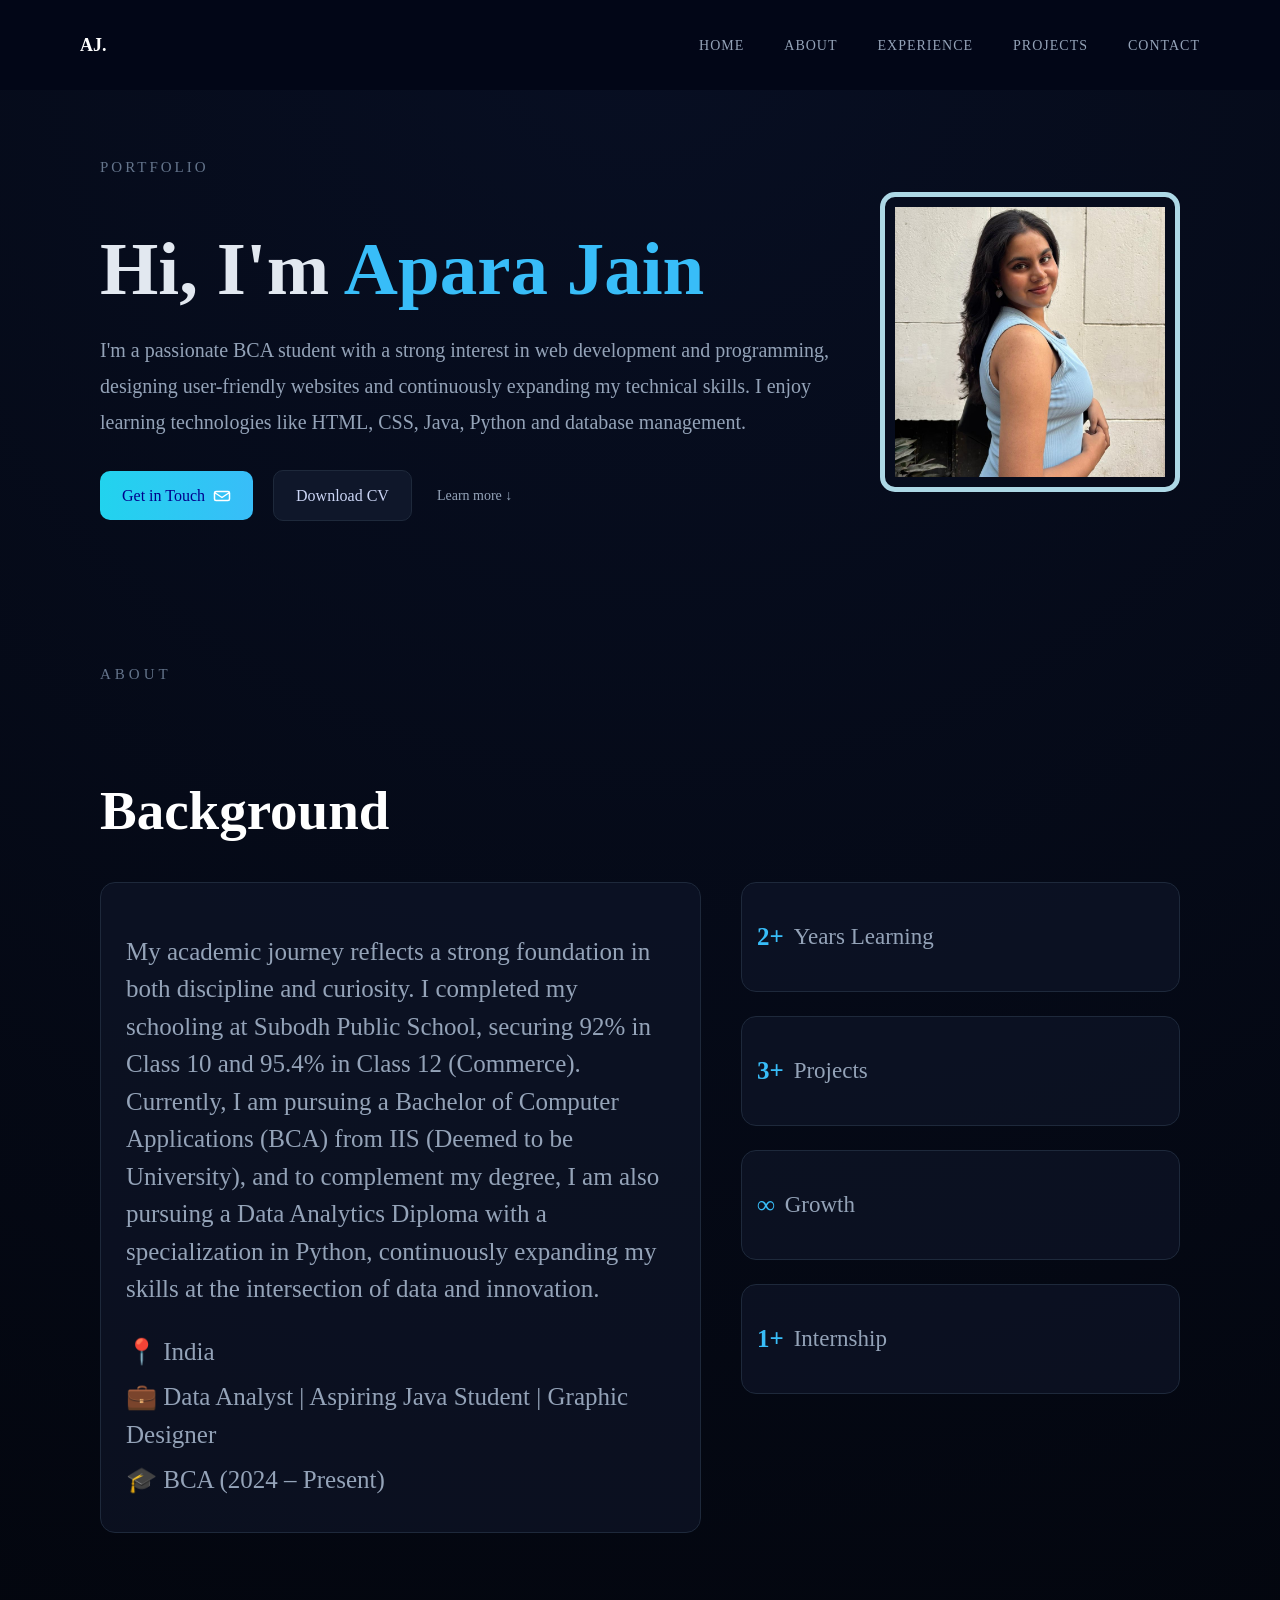
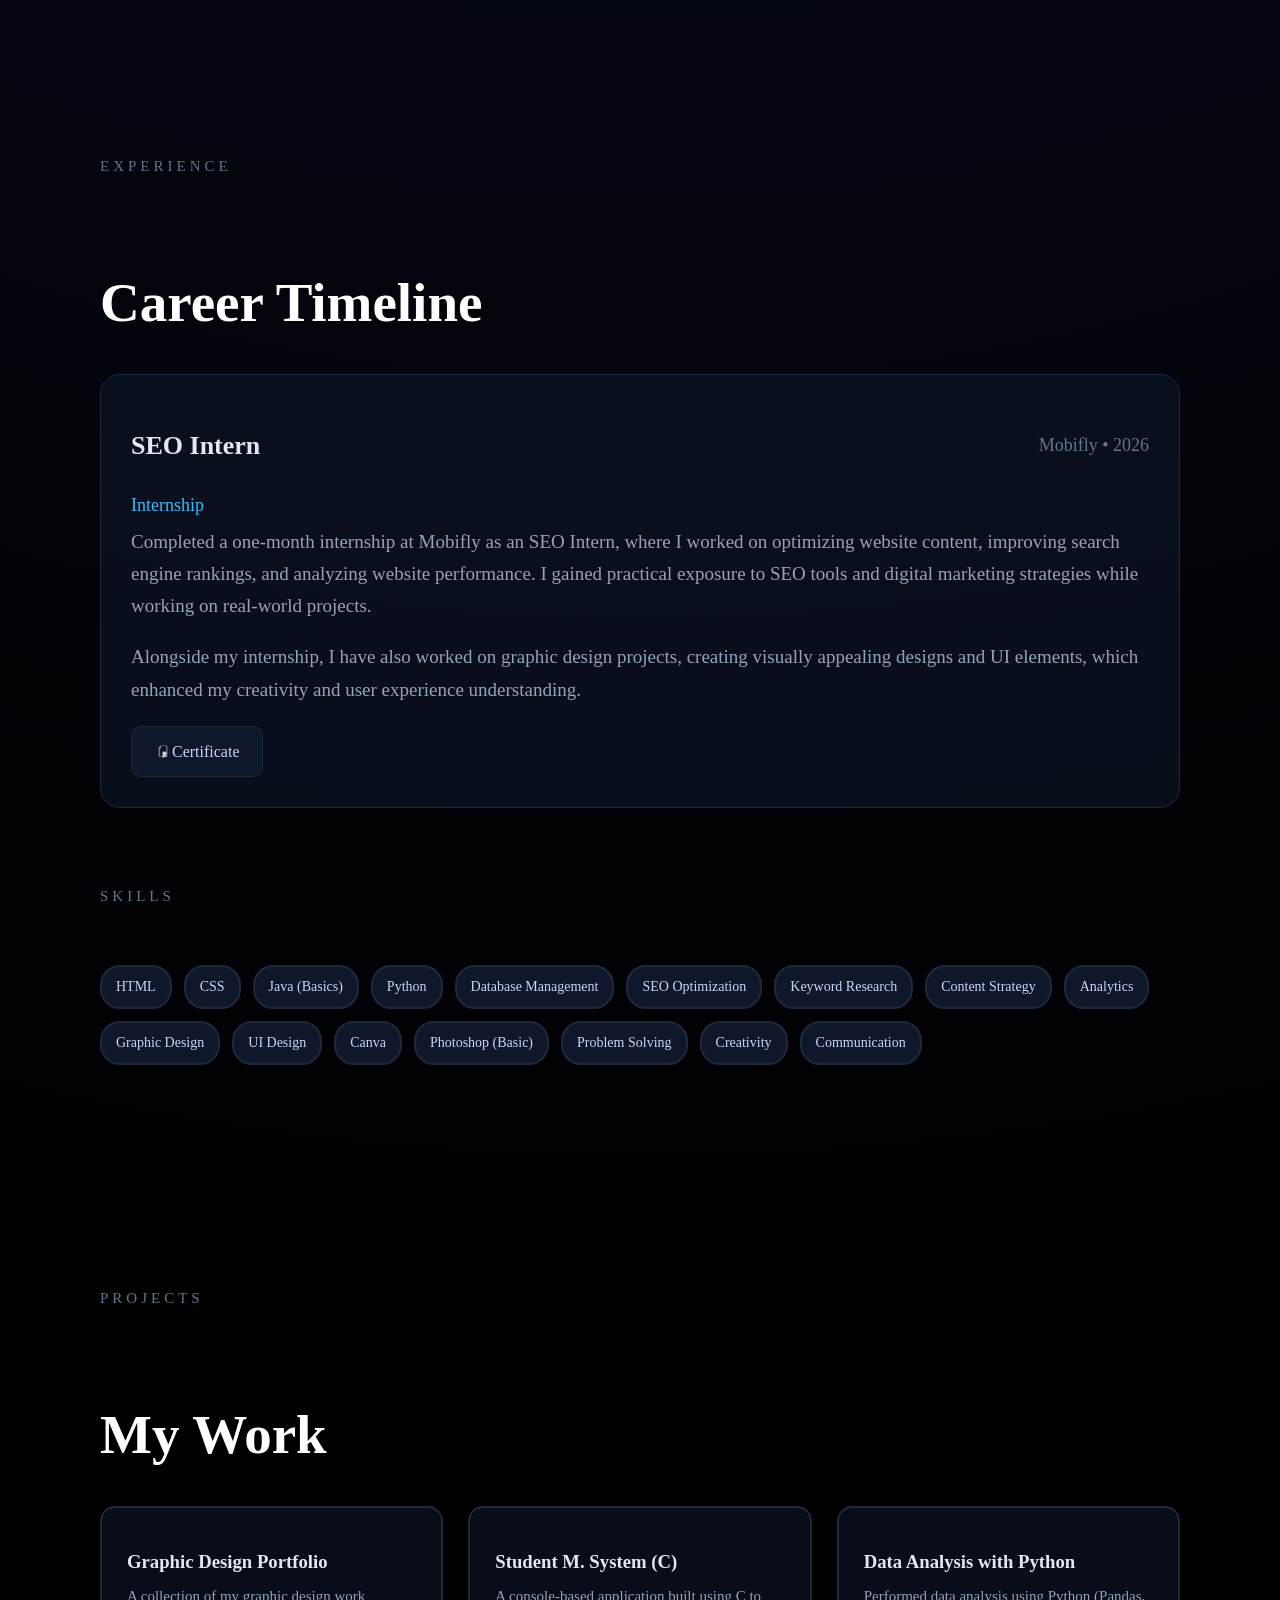
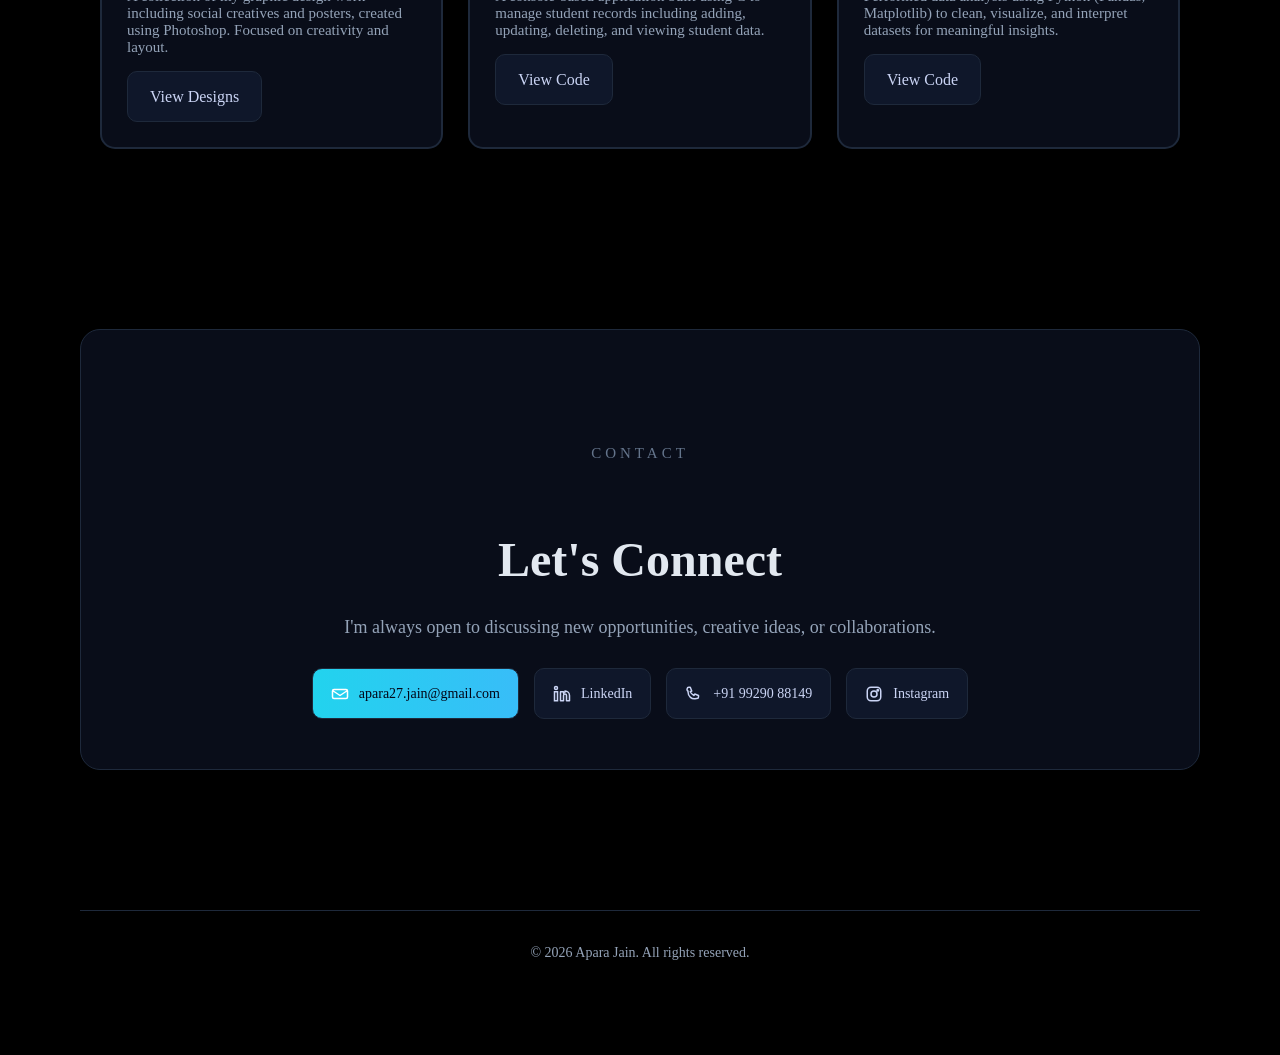
==== commit d029c655: "Update index.html" ====
--- a/index.html
+++ b/index.html
@@ -188,28 +188,6 @@
 <img src="instagram.svg" alt="instagram"> Instagram </a> </div> 
 </div> 
 </section>
-<section class="feedback-section" id="feedback">
-  <div class="container">
-    <p class="section-tag">FEEDBACK</p>
-    <h2 class="section-title">Let's Connect</h2>
-    <p class="contact-desc">
-      I'm always open to feedback, suggestions, or collaboration ideas. Feel free to drop a message below.
-    </p>
-    <form class="feedback-form" onsubmit="handleSubmit(event)">
-      <div class="input-group">
-        <input type="text" placeholder="Your Name" required>
-      </div>
-      <div class="input-group">
-        <input type="email" placeholder="Your Email" required>
-      </div>
-      <div class="input-group">
-        <textarea rows="5" placeholder="Your Message..." required></textarea>
-      </div>
-      <button type="submit" class="submit-btn">Send Message</button>
-    </form>
-    <p id="successMsg" class="success-msg"></p>
-  </div>
-</section>
 <footer class="footer"> 
 <p>© 2026 Apara Jain. All rights reserved.</p> 
 </footer> 
--- a/style2.css
+++ b/style2.css
@@ -482,62 +482,3 @@
 .cert-btn:hover img {
   filter: brightness(0) invert(1) drop-shadow(0 0 5px #38bdf8);
 }
-/* FEEDBACK SECTION */
-.feedback-section {
-  padding: 0 10%;
-  margin-top: 80px;
-}
-
-.feedback-form {
-  margin-top: 30px;
-  max-width: 600px;
-}
-
-/* INPUT FIELDS */
-.input-group {
-  margin-bottom: 20px;
-}
-
-.input-group input,
-.input-group textarea {
-  width: 100%;
-  padding: 14px;
-  background: #020617;
-  border: 1px solid #1e293b;
-  border-radius: 12px;
-  color: #e2e8f0;
-  font-size: 15px;
-  outline: none;
-  transition: 0.3s;
-}
-
-.input-group input:focus,
-.input-group textarea:focus {
-  border-color: #38bdf8;
-  box-shadow: 0 0 10px rgba(56, 189, 248, 0.3);
-}
-
-/* BUTTON */
-.submit-btn {
-  padding: 12px 25px;
-  border-radius: 12px;
-  border: 1px solid #38bdf8;
-  background: transparent;
-  color: #38bdf8;
-  font-size: 16px;
-  cursor: pointer;
-  transition: 0.3s;
-}
-
-.submit-btn:hover {
-  background: #38bdf8;
-  color: #020617;
-  transform: translateY(-2px);
-}
-
-/* SUCCESS MESSAGE */
-.success-msg {
-  margin-top: 15px;
-  color: #22c55e;
-  font-size: 14px;
-}
